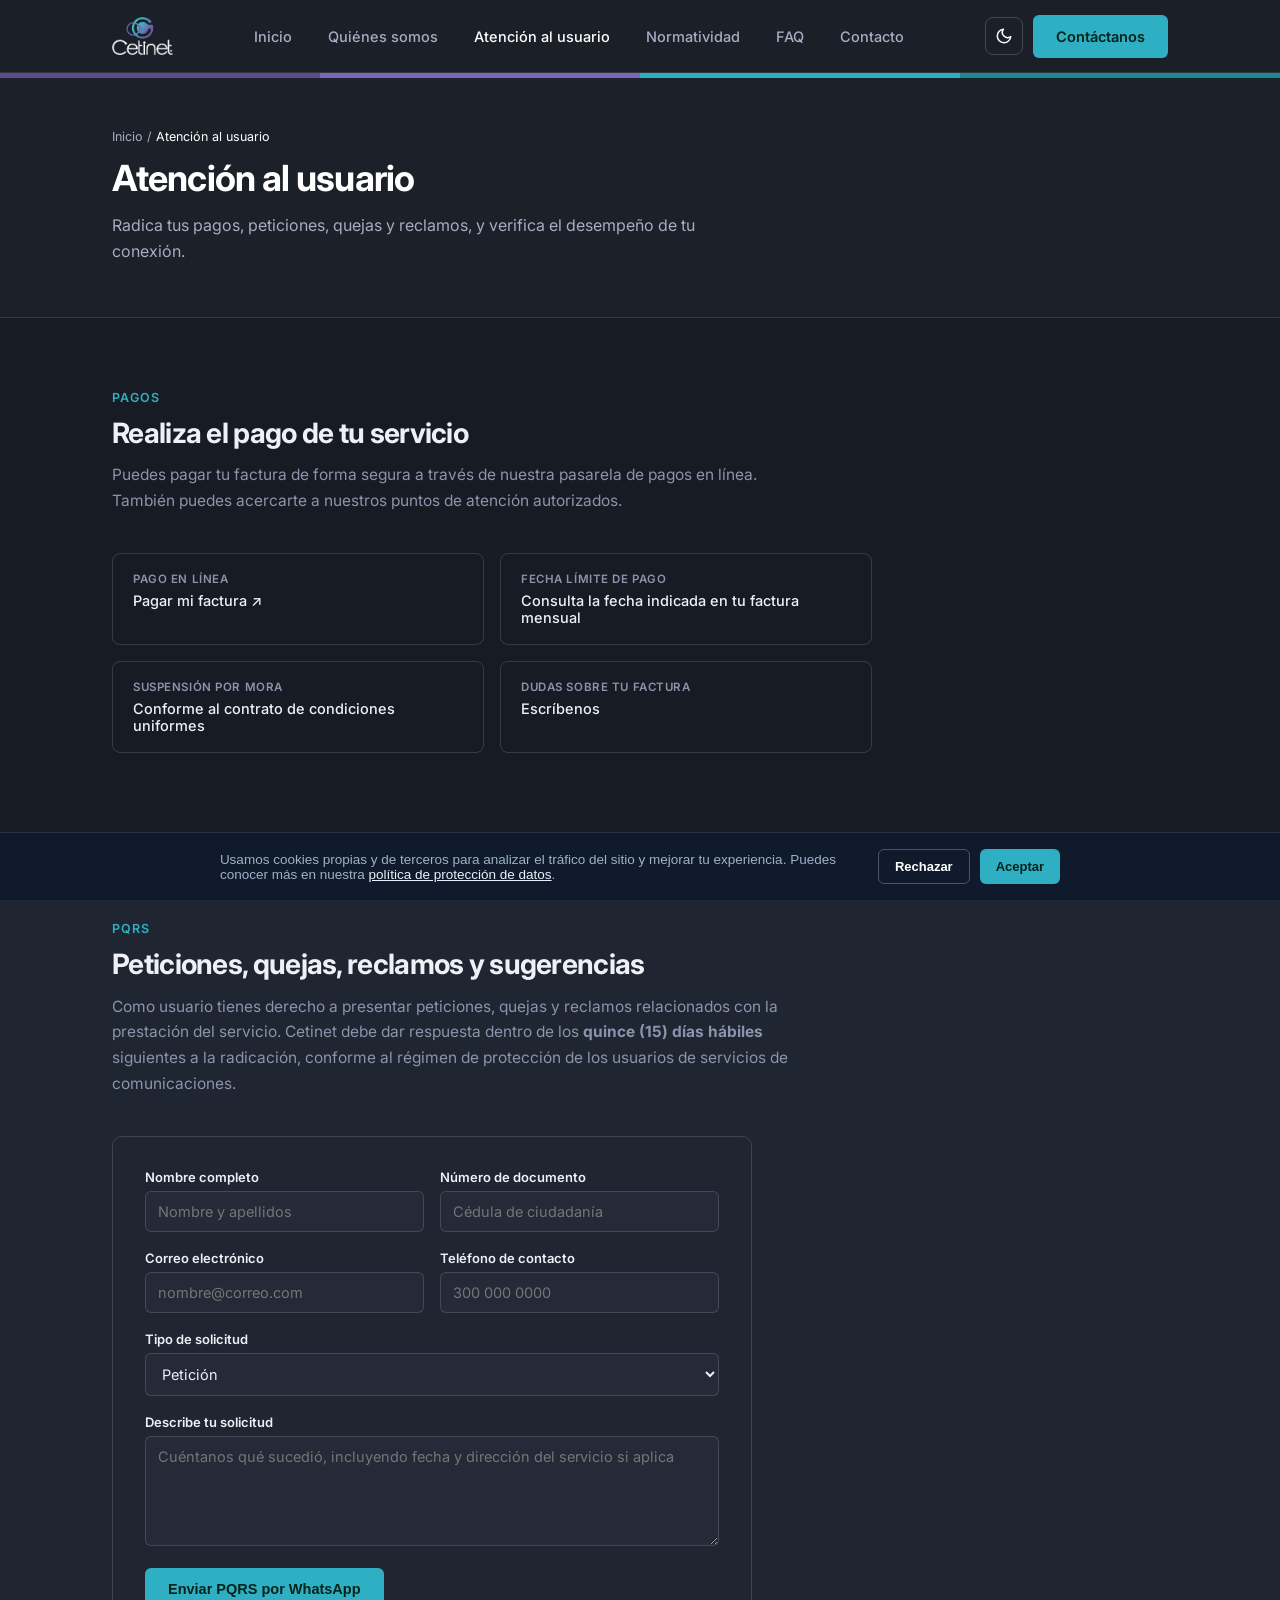
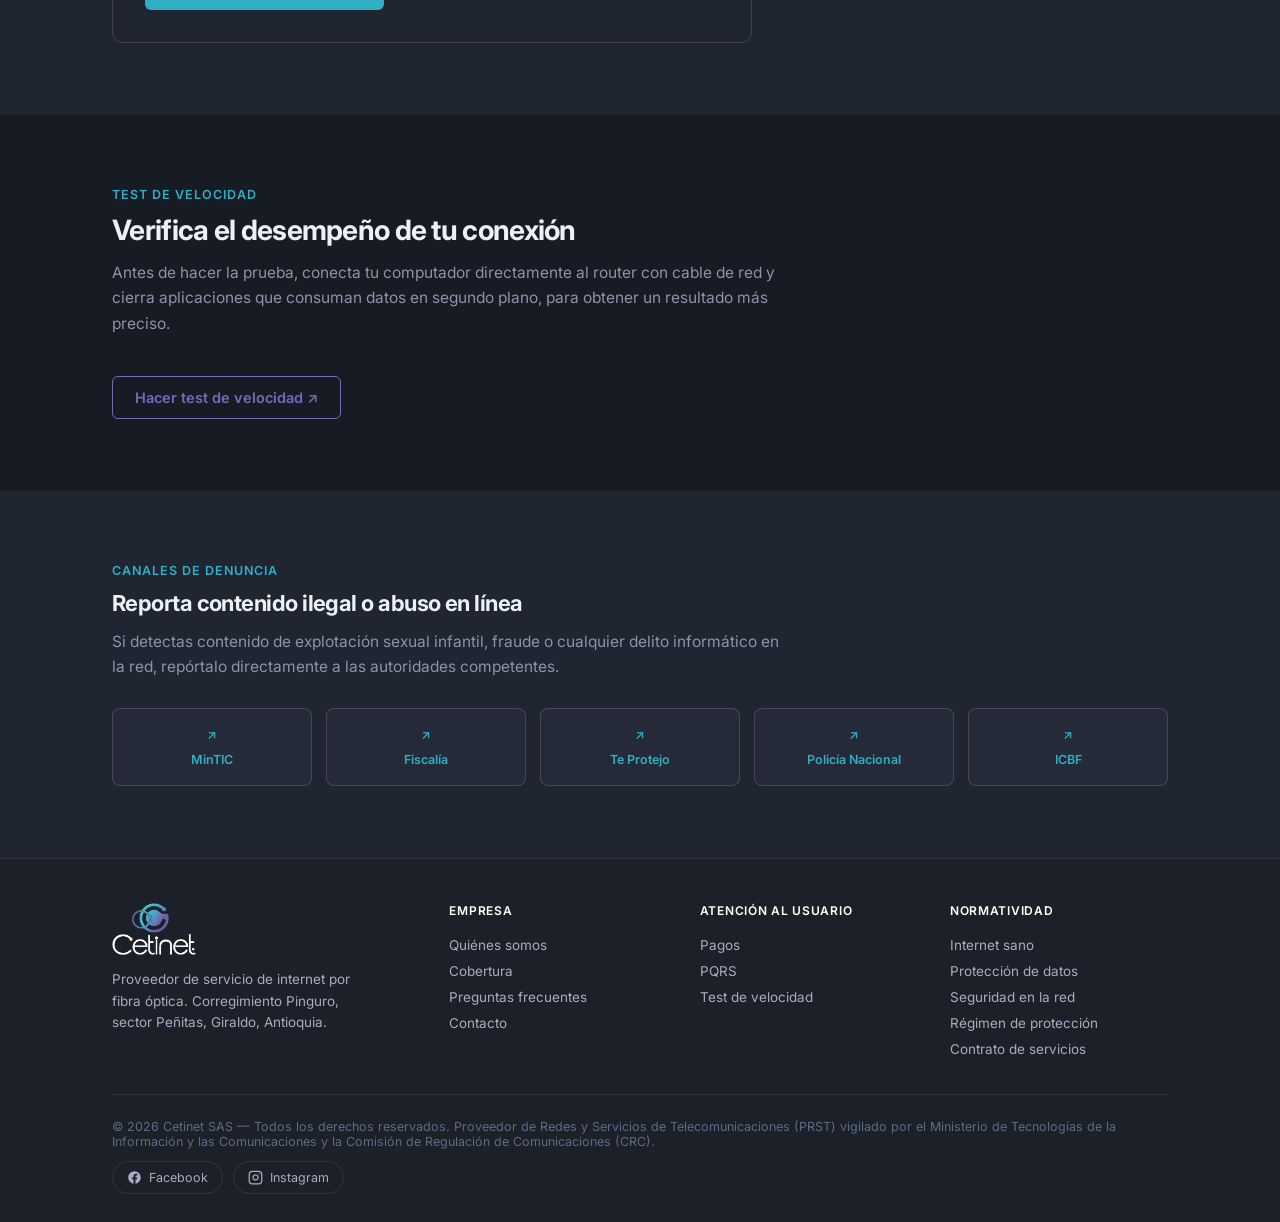
==== atencion/index.html @ 1d793e3f "Initial commit: Cetinet SAS website Static site for Cetinet SAS, a fiber ISP in Giraldo, Antioquia: " ====
<!DOCTYPE html>
<html lang="es">
<head>
<script>(function(){try{var t=localStorage.getItem("cetinet-theme");if(t==="light"){document.documentElement.setAttribute("data-theme","light");}}catch(e){}})();</script>
<meta charset="UTF-8">
<meta name="viewport" content="width=device-width, initial-scale=1.0">
<title>Atención al usuario — Cetinet SAS</title>
<meta name="description" content="Pagos, formulario PQRS y test de velocidad para usuarios de Cetinet SAS.">
<link rel="canonical" href="https://cetinetsas.com/atencion/index.html">
<meta property="og:type" content="website">
<meta property="og:site_name" content="Cetinet SAS">
<meta property="og:locale" content="es_CO">
<meta property="og:title" content="Atención al usuario — Cetinet SAS">
<meta property="og:description" content="Pagos, formulario PQRS y test de velocidad para usuarios de Cetinet SAS.">
<meta property="og:url" content="https://cetinetsas.com/atencion/index.html">
<meta property="og:image" content="https://cetinetsas.com/assets/img/og-image.png">
<meta name="twitter:card" content="summary_large_image">
<meta name="twitter:image" content="https://cetinetsas.com/assets/img/og-image.png">
<meta name="twitter:title" content="Atención al usuario — Cetinet SAS">
<meta name="twitter:description" content="Pagos, formulario PQRS y test de velocidad para usuarios de Cetinet SAS.">
<link rel="icon" href="/assets/img/favicon.ico" sizes="any">
<link rel="icon" type="image/png" sizes="32x32" href="/assets/img/favicon-32.png">
<link rel="icon" type="image/png" sizes="16x16" href="/assets/img/favicon-16.png">
<link rel="apple-touch-icon" href="/assets/img/apple-touch-icon.png">
<link rel="preconnect" href="https://fonts.googleapis.com">
<link rel="preconnect" href="https://fonts.gstatic.com" crossorigin>
<link href="https://fonts.googleapis.com/css2?family=Inter:wght@400;500;600;700;800&family=IBM+Plex+Mono:wght@400;500&display=swap" rel="stylesheet">
<link rel="stylesheet" href="/assets/css/style.css">

<script type="application/ld+json">
{
  "@context": "https://schema.org",
  "@type": "LocalBusiness",
  "name": "Cetinet SAS",
  "url": "https://cetinetsas.com/atencion/index.html",
  "image": "https://cetinetsas.com/assets/img/og-image.png",
  "telephone": "+573183908297",
  "email": "contacto@cetinetsas.com",
  "priceRange": "$$",
  "address": {
    "@type": "PostalAddress",
    "streetAddress": "Corregimiento Pinguro, sector Peñitas",
    "addressLocality": "Giraldo",
    "addressRegion": "Antioquia",
    "addressCountry": "CO"
  },
  "areaServed": {
    "@type": "City",
    "name": "Giraldo, Antioquia"
  },
  "sameAs": [
    "https://www.facebook.com/people/Cetinet-SAS/100063927219916/",
    "https://www.instagram.com/cetinetsas/"
  ]
}
</script>
</head>
<body>
<a href="#contenido" class="skip-link">Saltar al contenido</a>
<header class="nav">
  <div class="nav-inner">
    <a href="/" class="logo"><img src="/assets/img/logo-lockup.png" alt="Cetinet" class="logo-img"></a>
    <nav class="nav-links">
      <div class="nav-item"><a href="/">Inicio</a></div>
      <div class="nav-item"><a href="/quienes-somos.html">Quiénes somos</a></div>
      <div class="nav-item current">
        <a href="/atencion/">Atención al usuario</a>
        <div class="dropdown">
          <a href="/atencion/#pagos">Pagos</a>
          <a href="/atencion/#pqrs">Formulario PQRS</a>
          <a href="/atencion/#velocidad">Test de velocidad</a>
          <a href="/cobertura/">Mapa de cobertura</a>
        </div>
      </div>
      <div class="nav-item">
        <a href="/normatividad/">Normatividad</a>
        <div class="dropdown">
          <a href="/normatividad/internet-sano.html">Internet sano</a>
          <a href="/normatividad/proteccion-datos.html">Protección de datos</a>
          <a href="/normatividad/seguridad-en-la-red.html">Seguridad en la red</a>
          <a href="/normatividad/regimen-de-proteccion.html">Régimen de protección</a>
          <a href="/normatividad/contrato-de-servicios.html">Contrato de servicios</a>
        </div>
      </div>
      <div class="nav-item"><a href="/preguntas-frecuentes.html">FAQ</a></div>
      <div class="nav-item"><a href="/contacto.html">Contacto</a></div>
    </nav>
    <div class="nav-right">
      <button id="theme-toggle-btn" class="theme-toggle" aria-label="Cambiar modo claro/oscuro" type="button">
        <svg class="icon-moon" viewBox="0 0 24 24" fill="none" stroke="currentColor" stroke-width="2" stroke-linecap="round" stroke-linejoin="round"><path d="M21 12.79A9 9 0 1 1 11.21 3 7 7 0 0 0 21 12.79z"/></svg>
        <svg class="icon-sun" viewBox="0 0 24 24" fill="none" stroke="currentColor" stroke-width="2" stroke-linecap="round" stroke-linejoin="round"><circle cx="12" cy="12" r="4"/><path d="M12 2v2M12 20v2M4.93 4.93l1.41 1.41M17.66 17.66l1.41 1.41M2 12h2M20 12h2M6.34 17.66l-1.41 1.41M19.07 4.93l-1.41 1.41"/></svg>
      </button>
      <a href="/contacto.html" class="btn btn-primary">Contáctanos</a>
    </div>
  </div>
</header>

<section class="page-hero" id="contenido">
  <div class="fiber-strip"><span style="background:#5A4A94"></span><span style="background:#7B67B8"></span><span style="background:#2FAFC4"></span><span style="background:#1F8695"></span></div>
  <div class="wrap">
    <div class="breadcrumb"><a href="/">Inicio</a> / <span style="color:#fff;">Atención al usuario</span></div>
    <h1>Atención al usuario</h1>
    <p class="lead">Radica tus pagos, peticiones, quejas y reclamos, y verifica el desempeño de tu conexión.</p>
  </div>
</section>


<section class="page-section" id="pagos">
  <div class="wrap">
    <div class="section-head">
      <div class="kicker">Pagos</div>
      <h2>Realiza el pago de tu servicio</h2>
      <p>Puedes pagar tu factura de forma segura a través de nuestra pasarela de pagos en línea. También puedes acercarte a nuestros puntos de atención autorizados.</p>
    </div>
    <div class="info-grid">
      <div class="info-cell">
        <div class="label">Pago en línea</div>
        <div class="val"><a class="inline-link" href="https://wa.me/573183908297?text=Hola%2C%20quiero%20pagar%20mi%20factura%20de%20Cetinet" target="_blank" rel="noopener">Pagar mi factura ↗</a></div>
      </div>
      <div class="info-cell">
        <div class="label">Fecha límite de pago</div>
        <div class="val">Consulta la fecha indicada en tu factura mensual</div>
      </div>
      <div class="info-cell">
        <div class="label">Suspensión por mora</div>
        <div class="val">Conforme al contrato de condiciones uniformes</div>
      </div>
      <div class="info-cell">
        <div class="label">Dudas sobre tu factura</div>
        <div class="val"><a class="inline-link" href="/contacto.html">Escríbenos</a></div>
      </div>
    </div>
  </div>
</section>

<section class="page-section" id="pqrs" style="background:var(--paper-tint);">
  <div class="wrap">
    <div class="section-head">
      <div class="kicker">PQRS</div>
      <h2>Peticiones, quejas, reclamos y sugerencias</h2>
      <p>Como usuario tienes derecho a presentar peticiones, quejas y reclamos relacionados con la prestación del servicio. Cetinet debe dar respuesta dentro de los <strong>quince (15) días hábiles</strong> siguientes a la radicación, conforme al régimen de protección de los usuarios de servicios de comunicaciones.</p>
    </div>
    <div class="form-card">
      <form id="pqrs-form">
        <div class="form-two">
          <div class="form-row">
            <label for="nombre">Nombre completo</label>
            <input type="text" id="nombre" name="nombre" placeholder="Nombre y apellidos" required>
          </div>
          <div class="form-row">
            <label for="documento">Número de documento</label>
            <input type="text" id="documento" name="documento" placeholder="Cédula de ciudadanía" required>
          </div>
        </div>
        <div class="form-two">
          <div class="form-row">
            <label for="correo">Correo electrónico</label>
            <input type="email" id="correo" name="correo" placeholder="nombre@correo.com" required>
          </div>
          <div class="form-row">
            <label for="telefono">Teléfono de contacto</label>
            <input type="tel" id="telefono" name="telefono" placeholder="300 000 0000" required>
          </div>
        </div>
        <div class="form-row">
          <label for="tipo">Tipo de solicitud</label>
          <select id="tipo" name="tipo">
            <option>Petición</option>
            <option>Queja</option>
            <option>Reclamo</option>
            <option>Sugerencia</option>
            <option>Solicitud sobre datos personales</option>
          </select>
        </div>
        <div class="form-row">
          <label for="detalle">Describe tu solicitud</label>
          <textarea id="detalle" name="detalle" placeholder="Cuéntanos qué sucedió, incluyendo fecha y dirección del servicio si aplica" required></textarea>
        </div>
        <button type="submit" class="btn btn-primary">Enviar PQRS por WhatsApp</button>
        <p class="form-status" style="display:none; margin-top:14px; font-size:13.5px; color:var(--slate);"></p>
      </form>
    </div>
  </div>
</section>

<section class="page-section" id="velocidad">
  <div class="wrap">
    <div class="section-head">
      <div class="kicker">Test de velocidad</div>
      <h2>Verifica el desempeño de tu conexión</h2>
      <p>Antes de hacer la prueba, conecta tu computador directamente al router con cable de red y cierra aplicaciones que consuman datos en segundo plano, para obtener un resultado más preciso.</p>
    </div>
    <a href="https://fast.com" target="_blank" rel="noopener" class="btn btn-outline-blue">Hacer test de velocidad ↗</a>
  </div>
</section>
<section class="official-strip page-section">
  <div class="wrap">
    <div class="section-head" style="margin-bottom:28px;">
      <div class="kicker">Canales de denuncia</div>
      <h2 style="font-size:22px;">Reporta contenido ilegal o abuso en línea</h2>
      <p>Si detectas contenido de explotación sexual infantil, fraude o cualquier delito informático en la red, repórtalo directamente a las autoridades competentes.</p>
    </div>
    <div class="official-grid">
      <a class="official-item" href="https://www.mintic.gov.co/portal/inicio/" target="_blank" rel="noopener"><span class="ic">↗</span>MinTIC</a>
<a class="official-item" href="https://www.fiscalia.gov.co/colombia/" target="_blank" rel="noopener"><span class="ic">↗</span>Fiscalía</a>
<a class="official-item" href="https://teprotejo.org/" target="_blank" rel="noopener"><span class="ic">↗</span>Te Protejo</a>
<a class="official-item" href="https://www.policia.gov.co/" target="_blank" rel="noopener"><span class="ic">↗</span>Policía Nacional</a>
<a class="official-item" href="https://www.icbf.gov.co/" target="_blank" rel="noopener"><span class="ic">↗</span>ICBF</a>
    </div>
  </div>
</section>

<footer>
  <div class="wrap">
    <div class="footer-grid">
      <div class="footer-col">
        <div class="footer-logo"><img src="/assets/img/logo-lockup.png" alt="Cetinet" class="logo-img footer-logo-img"></div>
        <p>Proveedor de servicio de internet por fibra óptica. Corregimiento Pinguro, sector Peñitas, Giraldo, Antioquia.</p>
      </div>
      <div class="footer-col">
        <h4>Empresa</h4>
        <a href="/quienes-somos.html">Quiénes somos</a>
        <a href="/cobertura/">Cobertura</a>
        <a href="/preguntas-frecuentes.html">Preguntas frecuentes</a>
        <a href="/contacto.html">Contacto</a>
      </div>
      <div class="footer-col">
        <h4>Atención al usuario</h4>
        <a href="/atencion/#pagos">Pagos</a>
        <a href="/atencion/#pqrs">PQRS</a>
        <a href="/atencion/#velocidad">Test de velocidad</a>
      </div>
      <div class="footer-col">
        <h4>Normatividad</h4>
        <a href="/normatividad/internet-sano.html">Internet sano</a>
        <a href="/normatividad/proteccion-datos.html">Protección de datos</a>
        <a href="/normatividad/seguridad-en-la-red.html">Seguridad en la red</a>
        <a href="/normatividad/regimen-de-proteccion.html">Régimen de protección</a>
        <a href="/normatividad/contrato-de-servicios.html">Contrato de servicios</a>
      </div>
    </div>
    <div class="footer-bottom">
      <p class="foot-legal">© 2026 Cetinet SAS — Todos los derechos reservados. Proveedor de Redes y Servicios de Telecomunicaciones (PRST) vigilado por el Ministerio de Tecnologías de la Información y las Comunicaciones y la Comisión de Regulación de Comunicaciones (CRC).</p>
      <div class="footer-social">
        <a href="https://www.facebook.com/people/Cetinet-SAS/100063927219916/" target="_blank" rel="noopener"><svg viewBox="0 0 24 24" fill="currentColor" aria-hidden="true"><path d="M22 12.06C22 6.51 17.52 2 12 2S2 6.51 2 12.06c0 5 3.66 9.15 8.44 9.94v-7.03H7.9v-2.91h2.54V9.85c0-2.51 1.49-3.89 3.77-3.89 1.09 0 2.24.2 2.24.2v2.46h-1.26c-1.24 0-1.63.77-1.63 1.56v1.88h2.78l-.44 2.91h-2.34V22c4.78-.79 8.44-4.94 8.44-9.94Z"/></svg><span>Facebook</span></a>
        <a href="https://www.instagram.com/cetinetsas/" target="_blank" rel="noopener"><svg viewBox="0 0 24 24" fill="none" stroke="currentColor" stroke-width="2" stroke-linecap="round" stroke-linejoin="round" aria-hidden="true"><rect x="2" y="2" width="20" height="20" rx="5" ry="5"/><path d="M16 11.37A4 4 0 1 1 12.63 8 4 4 0 0 1 16 11.37z"/><line x1="17.5" y1="6.5" x2="17.51" y2="6.5"/></svg><span>Instagram</span></a>
      </div>
    </div>
  </div>
</footer>

<div id="cookie-banner" style="position:fixed; left:0; right:0; bottom:0; z-index:100; background:#0F1B2C; color:#EAF0FB; border-top:1px solid rgba(255,255,255,0.1); padding:16px 20px; display:none; align-items:center; justify-content:center; gap:18px; flex-wrap:wrap; font-family:'IBM Plex Sans',sans-serif;">
  <p style="margin:0; font-size:13.5px; max-width:640px; color:#9FB0C9;">Usamos cookies propias y de terceros para analizar el tráfico del sitio y mejorar tu experiencia. Puedes conocer más en nuestra <a href="/normatividad/proteccion-datos.html" style="color:#EAF0FB; text-decoration:underline;">política de protección de datos</a>.</p>
  <div style="display:flex; gap:10px; flex-shrink:0;">
    <button onclick="document.getElementById('cookie-banner').style.display='none'; localStorage.setItem('cetinet-cookies','rejected');" style="background:transparent; border:1px solid rgba(255,255,255,0.25); color:#fff; padding:9px 16px; border-radius:6px; font-size:13px; font-weight:600; cursor:pointer;">Rechazar</button>
    <button onclick="document.getElementById('cookie-banner').style.display='none'; localStorage.setItem('cetinet-cookies','accepted');" style="background:#2FAFC4; border:none; color:#06231A; padding:9px 16px; border-radius:6px; font-size:13px; font-weight:600; cursor:pointer;">Aceptar</button>
  </div>
</div>
<script>
  if(!localStorage.getItem('cetinet-cookies')){
    document.getElementById('cookie-banner').style.display='flex';
  }
</script>

<script src="/assets/js/site.js" defer></script>
</body>
</html>
---- assets/css/style.css ----
:root{
  --ink:#1B2029;
  --ink-soft:#242A38;
  --ink-line: rgba(255,255,255,0.10);

  --blue:#7B67B8;
  --blue-deep:#5A4A94;
  --orange:#2FAFC4;
  --orange-deep:#1F8695;
  --slate:#656C86;
  --slate-light:#8D93AC;
  --text-on-dark:#EEF0F6;
  --text-on-dark-soft:#A7ADC2;
  --ok:#2FBF83;

  --paper:#171B24;
  --paper-tint:#1F2531;
  --text-strong:#EEF0F6;
  --text-body:#B6BCCB;
  --border-light: rgba(255,255,255,0.14);
  --card-bg:#242A38;
  --input-bg:#242A38;
}
[data-theme="light"]{
  --paper:#FFFFFF;
  --paper-tint:#F1F3F8;
  --text-strong:#0F1B2C;
  --text-body:#334155;
  --border-light:#DCE1EA;
  --card-bg:#FFFFFF;
  --input-bg:#FFFFFF;
}
*{box-sizing:border-box;margin:0;padding:0;}
html{scroll-behavior:smooth;}
body{
  font-family:'Inter', sans-serif;
  color:var(--text-strong);
  background:var(--paper);
  -webkit-font-smoothing:antialiased;
  transition:background-color .25s ease, color .25s ease;
}
h1,h2,h3,.display{ font-family:'Inter', sans-serif; font-weight:700; letter-spacing:-0.025em; }
.mono{ font-family:'IBM Plex Mono', monospace; }
a{color:inherit; text-decoration:none;}
img{max-width:100%;display:block;}
ul{list-style:none;}
.wrap{max-width:1120px; margin:0 auto; padding:0 32px;}
.wrap-wide{max-width:1500px; margin:0 auto; padding:0 32px;}
section, .page-section{padding:72px 0;}
@media (max-width:720px){
  section, .page-section{padding:48px 0;}
  .wrap{padding:0 20px;}
}

/* ---------- SCROLL REVEAL ---------- */
.reveal{opacity:0; transform:translateY(18px); transition:opacity .7s ease, transform .7s ease;}
.reveal.is-visible{opacity:1; transform:none;}

/* ---------- THEME TOGGLE ---------- */
.theme-toggle{
  display:inline-flex; align-items:center; justify-content:center;
  width:38px; height:38px; border-radius:8px; border:1px solid rgba(255,255,255,0.18);
  background:transparent; color:#fff; cursor:pointer; margin-right:10px; flex-shrink:0;
  transition:background-color .15s ease, border-color .15s ease;
}
.theme-toggle:hover{background:rgba(255,255,255,0.08); border-color:rgba(255,255,255,0.35);}
.theme-toggle svg{width:18px; height:18px;}
.theme-toggle .icon-sun{display:none;}
[data-theme="light"] .theme-toggle .icon-moon{display:none;}
[data-theme="light"] .theme-toggle .icon-sun{display:block;}

/* ---------- NAV ---------- */
header.nav{
  position:sticky; top:0; z-index:50;
  background:rgba(27,32,41,0.94);
  backdrop-filter:blur(8px);
  border-bottom:1px solid var(--ink-line);
}
.nav-inner{
  max-width:1120px; margin:0 auto; padding:0 32px;
  height:72px; display:flex; align-items:center; justify-content:space-between;
}
.nav-right{display:flex; align-items:center;}
.logo{display:flex; align-items:center;}
.logo-img{height:38px; width:auto; display:block;}
.footer-logo{margin-bottom:14px;}
.footer-logo-img{height:52px;}
.nav-links{display:flex; gap:8px; align-items:center;}
.nav-item{position:relative;}
.nav-links > .nav-item > a, .nav-links > a{
  display:block; padding:10px 14px; color:var(--text-on-dark-soft); font-size:14.5px; font-weight:500;
  transition:color .15s ease;
}
.nav-links a:hover{color:#fff;}
.nav-item.current > a{color:#fff;}
.dropdown{
  position:absolute; top:100%; left:0; min-width:230px;
  background:var(--ink-soft); border:1px solid var(--ink-line); border-radius:8px;
  padding:8px; display:none; flex-direction:column; gap:2px;
}
.nav-item:hover .dropdown, .nav-item:focus-within .dropdown{display:flex;}
.dropdown a{padding:9px 12px; font-size:13.5px; border-radius:5px; color:var(--text-on-dark-soft);}
.dropdown a:hover, .dropdown a:focus{background:rgba(255,255,255,0.06); color:#fff;}

/* ---------- SKIP LINK ---------- */
.skip-link{
  position:absolute; left:16px; top:-60px; z-index:200;
  background:var(--blue); color:#fff; padding:12px 18px; border-radius:6px;
  font-size:14px; font-weight:600; transition:top .15s ease;
}
.skip-link:focus{top:16px;}
.btn{
  display:inline-flex; align-items:center; justify-content:center; gap:8px;
  padding:12px 22px; border-radius:6px; font-weight:600; font-size:14.5px;
  cursor:pointer; border:1px solid transparent; transition:all .15s ease;
}
.btn-primary{background:var(--orange); color:#06231A;}
.btn-primary:hover{background:var(--orange-deep); transform:translateY(-1px);}
.btn-ghost-dark{border-color:rgba(255,255,255,0.25); color:#fff;}
.btn-ghost-dark:hover{border-color:#fff; background:rgba(255,255,255,0.06);}
.btn-outline-blue{border-color:var(--blue); color:var(--blue);}
.btn-outline-blue:hover{background:var(--blue); color:#fff;}
@media (max-width:900px){ .nav-links{display:none;} }

/* ---------- PAGE HERO (interior pages) ---------- */
.page-hero{
  background:var(--ink); color:#fff; padding:56px 0 52px; border-bottom:1px solid var(--ink-line);
  position:relative; overflow:hidden;
}
.fiber-strip{ position:absolute; top:0; left:0; right:0; height:5px; display:flex; }
.fiber-strip span{flex:1; height:100%;}
.breadcrumb{font-size:12.5px; color:var(--text-on-dark-soft); margin-bottom:14px;}
.breadcrumb a:hover{color:#fff;}
.page-hero h1{font-size:36px; font-weight:700; max-width:680px; line-height:1.15;}
.page-hero p.lead{margin-top:14px; font-size:16px; color:var(--text-on-dark-soft); max-width:620px; line-height:1.6;}

/* ---------- GENERIC CONTENT ---------- */
.kicker{font-size:12.5px; font-weight:600; letter-spacing:0.08em; text-transform:uppercase; color:var(--orange); margin-bottom:12px;}
.section-head{max-width:680px; margin-bottom:40px;}
.section-head h2{font-size:28px; font-weight:700; line-height:1.2; color:var(--text-strong);}
.section-head p{margin-top:12px; font-size:15.5px; color:var(--slate-light); line-height:1.65;}

.prose h2{font-size:22px; font-weight:600; color:var(--text-strong); margin:36px 0 14px;}
.prose h2:first-child{margin-top:0;}
.prose h3{font-size:17px; font-weight:600; color:var(--text-strong); margin:24px 0 10px;}
.prose p{font-size:15.5px; line-height:1.75; color:var(--text-body); margin-bottom:14px; max-width:760px;}
.prose ul, .prose ol{margin:0 0 16px 0; max-width:760px;}
.prose li{font-size:15.5px; line-height:1.75; color:var(--text-body); padding:6px 0 6px 22px; position:relative;}
.prose ul li::before{content:"—"; position:absolute; left:0; color:var(--orange); font-weight:600;}
.prose ol{counter-reset:ol-counter; padding-left:0;}
.prose ol li{counter-increment:ol-counter; padding-left:30px;}
.prose ol li::before{content:counter(ol-counter) "."; position:absolute; left:0; color:var(--blue-deep); font-weight:600; font-family:'IBM Plex Mono',monospace; font-size:13px;}
.prose a.inline-link{color:var(--orange); text-decoration:underline; text-underline-offset:2px;}
.prose strong{color:var(--text-strong); font-weight:600;}
.note-box{
  background:var(--paper-tint); border-left:3px solid var(--blue); border-radius:0 8px 8px 0;
  padding:18px 22px; margin:22px 0; max-width:760px;
}
.note-box p{margin:0; font-size:14.5px; color:var(--text-body);}
.info-grid{display:grid; grid-template-columns:repeat(2,1fr); gap:16px; margin:24px 0; max-width:760px;}
@media (max-width:640px){.info-grid{grid-template-columns:1fr;}}
.info-cell{border:1px solid var(--border-light); border-radius:8px; padding:18px 20px;}
.info-cell .label{font-size:11.5px; text-transform:uppercase; letter-spacing:0.05em; color:var(--slate-light); font-weight:600;}
.info-cell .val{margin-top:6px; font-size:14.5px; color:var(--text-strong); font-weight:500;}

/* FAQ accordion */
.faq-list{max-width:820px; display:flex; flex-direction:column; gap:10px;}
.faq-item{border:1px solid var(--border-light); border-radius:10px; overflow:hidden; background:var(--card-bg);}
.faq-item summary{
  list-style:none; cursor:pointer; padding:18px 22px; font-weight:600; font-size:15px;
  color:var(--text-strong); display:flex; justify-content:space-between; align-items:center; gap:16px;
}
.faq-item summary::-webkit-details-marker{display:none;}
.faq-item summary::after{content:"+"; font-size:20px; color:var(--orange); font-weight:400; flex-shrink:0; transition:transform .2s ease;}
.faq-item[open] summary::after{transform:rotate(45deg);}
.faq-item .faq-body{padding:0 22px 20px; font-size:14.5px; line-height:1.7; color:var(--text-body);}

/* card grid used on hub / atencion / cobertura pages */
.card-grid{display:grid; grid-template-columns:repeat(3,1fr); gap:20px;}
@media (max-width:860px){.card-grid{grid-template-columns:repeat(2,1fr);}}
@media (max-width:600px){.card-grid{grid-template-columns:1fr;}}
.card{
  border:1px solid var(--border-light); border-radius:10px; padding:26px;
  display:flex; flex-direction:column; transition:border-color .15s ease, transform .2s ease;
}
.card:hover{border-color:var(--blue); transform:translateY(-3px);}
.card .tag{font-family:'IBM Plex Mono',monospace; font-size:11.5px; color:var(--orange); font-weight:500;}
.card h3{font-size:16.5px; font-weight:600; color:var(--text-strong); margin-top:12px;}
.card p{font-size:14px; color:var(--text-body); margin-top:8px; line-height:1.6; flex:1;}
.card .card-link{margin-top:16px; font-size:13.5px; font-weight:600; color:var(--orange); display:flex; align-items:center; gap:6px;}
.card-icon{
  width:40px; height:40px; border-radius:10px;
  display:flex; align-items:center; justify-content:center;
  background:rgba(47,175,196,0.14); color:var(--orange-deep);
}
.card-icon svg{width:20px; height:20px;}
[data-theme="light"] .card-icon{color:var(--blue-deep);}

.sr-only{
  position:absolute; width:1px; height:1px; padding:0; margin:-1px;
  overflow:hidden; clip:rect(0,0,0,0); white-space:nowrap; border:0;
}

/* ---------- HERO COVERAGE CHECKER ---------- */
.hero-coverage{margin-top:30px; max-width:520px;}
.hero-coverage-step{font-size:12px; font-weight:600; letter-spacing:0.05em; text-transform:uppercase; color:var(--orange); margin-bottom:10px;}
.hero-coverage-form{
  display:flex; gap:8px; background:rgba(255,255,255,0.07);
  border:1px solid rgba(255,255,255,0.18); border-radius:10px; padding:6px;
}
.hero-coverage-form input{
  flex:1; min-width:0; border:none; background:transparent;
  padding:12px 14px; font-size:14.5px; color:#fff; font-family:'Inter',sans-serif;
}
.hero-coverage-form input:focus{outline:none;}
.hero-coverage-form input::placeholder{color:rgba(255,255,255,0.5);}
.hero-coverage-form .btn{flex-shrink:0;}
@media (max-width:560px){
  .hero-coverage-form{flex-direction:column; background:transparent; border:none; padding:0; gap:10px;}
  .hero-coverage-form input{background:rgba(255,255,255,0.07); border:1px solid rgba(255,255,255,0.18); border-radius:8px;}
}

/* TESTIMONIALS */
.testimonial-card .stars{color:var(--orange); letter-spacing:2px; font-size:14px;}
.testimonial-card blockquote{margin:12px 0 0; font-style:italic; color:var(--text-body); font-size:14px; line-height:1.65;}
.testimonial-author{margin-top:18px; display:flex; flex-direction:column; gap:2px;}
.testimonial-author .name{font-weight:600; color:var(--text-strong); font-size:14px;}
.testimonial-author .place{font-size:12.5px; color:var(--slate);}

/* PDF viewer */
.pdf-frame-wrap{
  border:1px solid var(--border-light); border-radius:10px; overflow:hidden;
  background:#525659; height:92vh; min-height:780px;
}
.pdf-frame-wrap iframe, .pdf-frame-wrap embed{width:100%; height:100%; border:none; display:block;}
.pdf-fallback{padding:40px; text-align:center; color:#fff;}
.pdf-fallback a{color:var(--orange); text-decoration:underline;}
.pdf-download-row{display:flex; justify-content:center; margin-top:20px;}

/* denuncia / official links strip */
.official-strip{background:var(--paper-tint);}
.official-grid{display:grid; grid-template-columns:repeat(5,1fr); gap:14px;}
@media (max-width:820px){.official-grid{grid-template-columns:repeat(3,1fr);}}
@media (max-width:520px){.official-grid{grid-template-columns:repeat(2,1fr);}}
.official-item{
  background:var(--card-bg); border:1px solid var(--border-light); border-radius:8px; padding:18px 14px;
  text-align:center; font-size:12.5px; font-weight:600; color:var(--orange);
  display:flex; flex-direction:column; align-items:center; gap:10px; transition:border-color .15s ease, transform .2s ease;
}
.official-item:hover{border-color:var(--blue); transform:translateY(-3px);}
.official-item .logo-badge{
  width:48px; height:48px; border-radius:50%; background:#fff; flex-shrink:0;
  display:flex; align-items:center; justify-content:center; padding:8px;
  box-shadow:0 0 0 1px rgba(0,0,0,0.05);
}
.official-item .logo-badge img{max-width:100%; max-height:100%; object-fit:contain;}
.official-item .ext-arrow{color:var(--blue); font-weight:700; margin-left:1px;}

/* contact form (PQRS) */
.form-card{border:1px solid var(--border-light); border-radius:10px; padding:32px; max-width:640px;}
.form-row{margin-bottom:18px;}
.form-row label{display:block; font-size:13px; font-weight:600; color:var(--text-strong); margin-bottom:6px;}
.form-row input, .form-row select, .form-row textarea{
  width:100%; border:1px solid var(--border-light); border-radius:6px; padding:11px 12px;
  font-family:'Inter',sans-serif; font-size:14.5px; color:var(--text-strong); background:var(--input-bg);
}
.form-row textarea{min-height:110px; resize:vertical;}
.form-row input:focus, .form-row select:focus, .form-row textarea:focus{outline:2px solid var(--blue); outline-offset:1px; border-color:var(--blue);}
.form-two{display:grid; grid-template-columns:1fr 1fr; gap:16px;}
@media (max-width:520px){.form-two{grid-template-columns:1fr;}}

/* contact methods */
.contact-methods{display:flex; flex-direction:column; gap:14px; max-width:420px;}
.contact-method{display:flex; align-items:center; gap:14px; padding:16px 18px; border:1px solid var(--border-light); border-radius:8px; transition:border-color .15s ease, transform .15s ease;}
.contact-method:hover{border-color:var(--blue); transform:translateY(-1px);}
.contact-method .label{font-size:11.5px; color:var(--slate-light); text-transform:uppercase; letter-spacing:0.05em;}
.contact-method .val{font-family:'IBM Plex Mono',monospace; font-size:14px; margin-top:4px; color:var(--text-strong);}
.contact-method-icon{
  flex-shrink:0; width:38px; height:38px; border-radius:9px;
  display:flex; align-items:center; justify-content:center;
  background:rgba(47,175,196,0.14); color:var(--orange-deep);
}
.contact-method-icon svg{width:18px; height:18px;}
[data-theme="light"] .contact-method-icon{color:var(--blue-deep);}
.contact-box .contact-method-icon{background:rgba(255,255,255,0.08); color:var(--orange);}

/* home hero */
.hero{background:radial-gradient(circle at 82% 12%, rgba(123,103,184,0.35), transparent 45%), var(--ink); color:#fff; padding:88px 0 96px; position:relative; overflow:hidden;}
.hero-single{max-width:720px;}
.eyebrow{display:inline-flex; align-items:center; gap:8px; font-size:12.5px; letter-spacing:0.08em; text-transform:uppercase; color:var(--text-on-dark-soft); font-weight:600; margin-bottom:22px;}
.eyebrow::before{content:""; width:16px; height:1px; background:var(--orange);}
.hero h1{font-size:48px; line-height:1.08; font-weight:700; color:#fff; max-width:600px;}
.hero h1 .accent{color:var(--orange);}
.hero p.lead{margin-top:22px; font-size:17px; line-height:1.65; color:var(--text-on-dark-soft); max-width:520px;}
.hero-cta{display:flex; gap:14px; margin-top:32px; flex-wrap:wrap;}
.trust-row{margin-top:40px; display:flex; gap:32px; flex-wrap:wrap;}
.trust-item{font-size:13px; color:var(--text-on-dark-soft);}
.trust-item b{display:block; font-family:'Inter',sans-serif; font-size:22px; color:#fff; font-weight:700;}

/* steps */
.steps{display:grid; grid-template-columns:repeat(3,1fr); gap:32px;}
@media (max-width:820px){.steps{grid-template-columns:1fr;}}
.step .step-num{font-family:'Inter',sans-serif; font-size:15px; font-weight:700; color:var(--blue); width:38px; height:38px; border:1.5px solid var(--blue); border-radius:50%; display:flex; align-items:center; justify-content:center;}
.step h3{margin-top:18px; font-size:17px; font-weight:600; color:var(--text-strong);}
.step p{margin-top:8px; font-size:14px; color:var(--text-body); line-height:1.6;}

/* coverage radar */
.coverage{display:grid; grid-template-columns:1fr 1fr; gap:56px; align-items:center;}
@media (max-width:860px){.coverage{grid-template-columns:1fr;}}
.coverage-visual{background:var(--ink); border-radius:12px; padding:40px; position:relative; min-height:260px; display:flex; align-items:center; justify-content:center; overflow:hidden;}
.radar{position:relative; width:200px; height:200px;}
.ring{position:absolute; border:1px solid rgba(47,175,196,0.35); border-radius:50%; top:50%; left:50%; transform:translate(-50%,-50%);}
.ring.r1{width:56px;height:56px;} .ring.r2{width:112px;height:112px;} .ring.r3{width:168px;height:168px; animation:ripple 2.4s ease-out infinite;}
@keyframes ripple{0%{opacity:0.8; transform:translate(-50%,-50%) scale(0.6);} 100%{opacity:0; transform:translate(-50%,-50%) scale(1.15);}}
.radar-core{position:absolute; top:50%; left:50%; transform:translate(-50%,-50%); width:12px; height:12px; border-radius:50%; background:var(--orange);}
.radar-dot{position:absolute; width:6px; height:6px; border-radius:50%; background:var(--text-on-dark);}
.coverage-list{margin-top:20px; display:flex; flex-direction:column; gap:10px; max-width:420px;}
.coverage-list .row{display:flex; justify-content:space-between; font-size:14px; padding:11px 0; border-bottom:1px solid var(--border-light);}
.coverage-list .row b{color:var(--text-strong); font-weight:600;}
.coverage-list .row span{color:var(--ok); font-family:'IBM Plex Mono',monospace; font-size:12.5px;}

/* CTA band */
.contact-band{background:var(--paper-tint);}
.contact-box{background:var(--ink-soft); border-radius:14px; padding:52px; color:#fff; display:grid; grid-template-columns:1.2fr 1fr; gap:44px; align-items:center;}
@media (max-width:820px){.contact-box{grid-template-columns:1fr; padding:32px;}}
.contact-box h2{font-size:27px; font-weight:700; line-height:1.2;}
.contact-box p{margin-top:12px; color:var(--text-on-dark-soft); font-size:15px; line-height:1.6;}
.contact-box .contact-method{border-color:var(--ink-line);}
.contact-box .contact-method .label{color:var(--text-on-dark-soft);}
.contact-box .contact-method .val{color:#fff;}

/* ---------- FOOTER ---------- */
footer{background:var(--ink); color:var(--text-on-dark-soft); padding:44px 0 28px; border-top:1px solid var(--ink-line);}
.footer-grid{display:grid; grid-template-columns:1.4fr 1fr 1fr 1fr; gap:32px; padding-bottom:32px; border-bottom:1px solid var(--ink-line);}
@media (max-width:760px){.footer-grid{grid-template-columns:1fr 1fr;}}
.footer-col h4{font-size:12px; text-transform:uppercase; letter-spacing:0.06em; color:#fff; font-weight:600; margin-bottom:14px;}
.footer-col a{display:block; font-size:13.5px; color:var(--text-on-dark-soft); padding:5px 0;}
.footer-col a:hover{color:#fff;}
.footer-col p{font-size:13.5px; line-height:1.6; color:var(--text-on-dark-soft); max-width:260px;}
.footer-bottom{display:flex; justify-content:space-between; align-items:center; flex-wrap:wrap; gap:12px; padding-top:24px;}
.foot-legal{font-size:12.5px; color:#5C6C84;}
.footer-social{display:flex; gap:10px;}
.footer-social a{
  display:inline-flex; align-items:center; gap:7px;
  font-size:12.5px; color:var(--text-on-dark-soft);
  padding:8px 14px; border:1px solid var(--ink-line); border-radius:20px;
  transition:color .15s ease, border-color .15s ease, background-color .15s ease, transform .15s ease;
}
.footer-social a svg{width:15px; height:15px; flex-shrink:0;}
.footer-social a:hover{color:#fff; border-color:rgba(255,255,255,0.32); background:rgba(255,255,255,0.06); transform:translateY(-2px);}
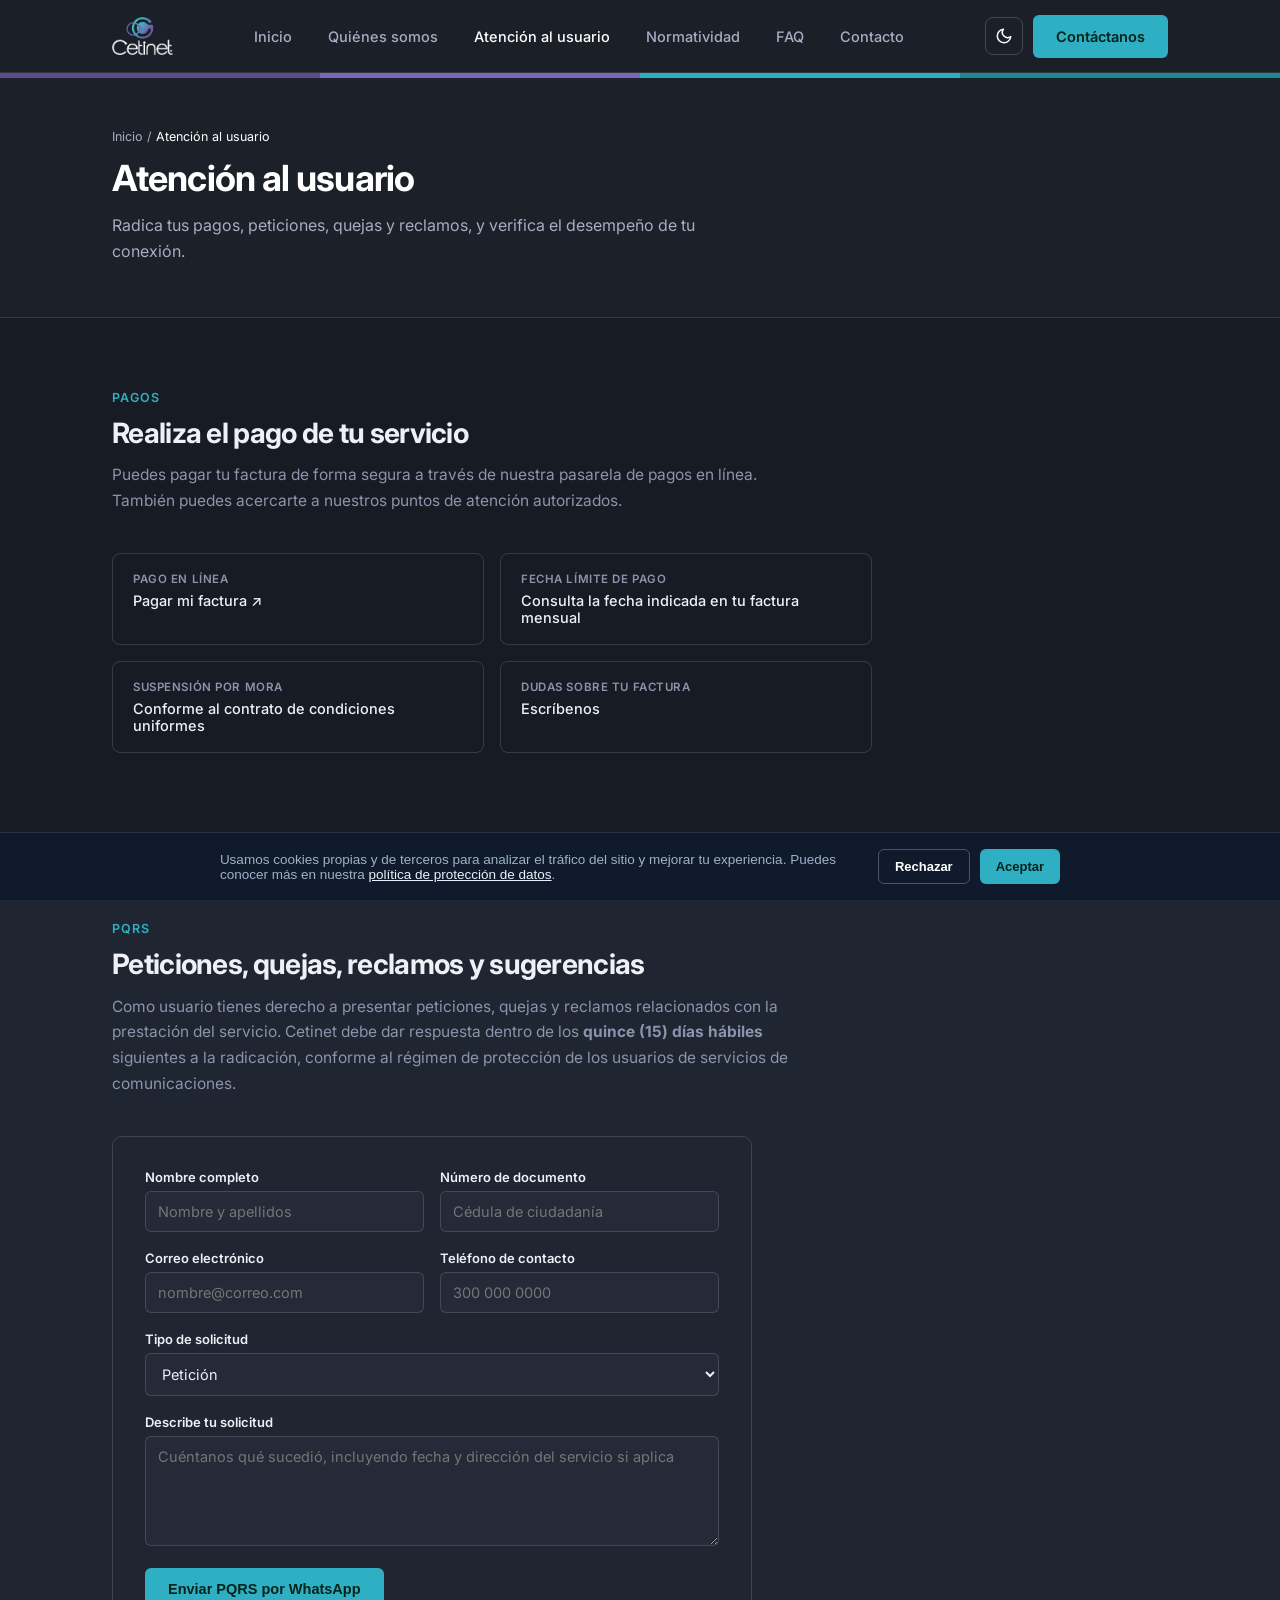
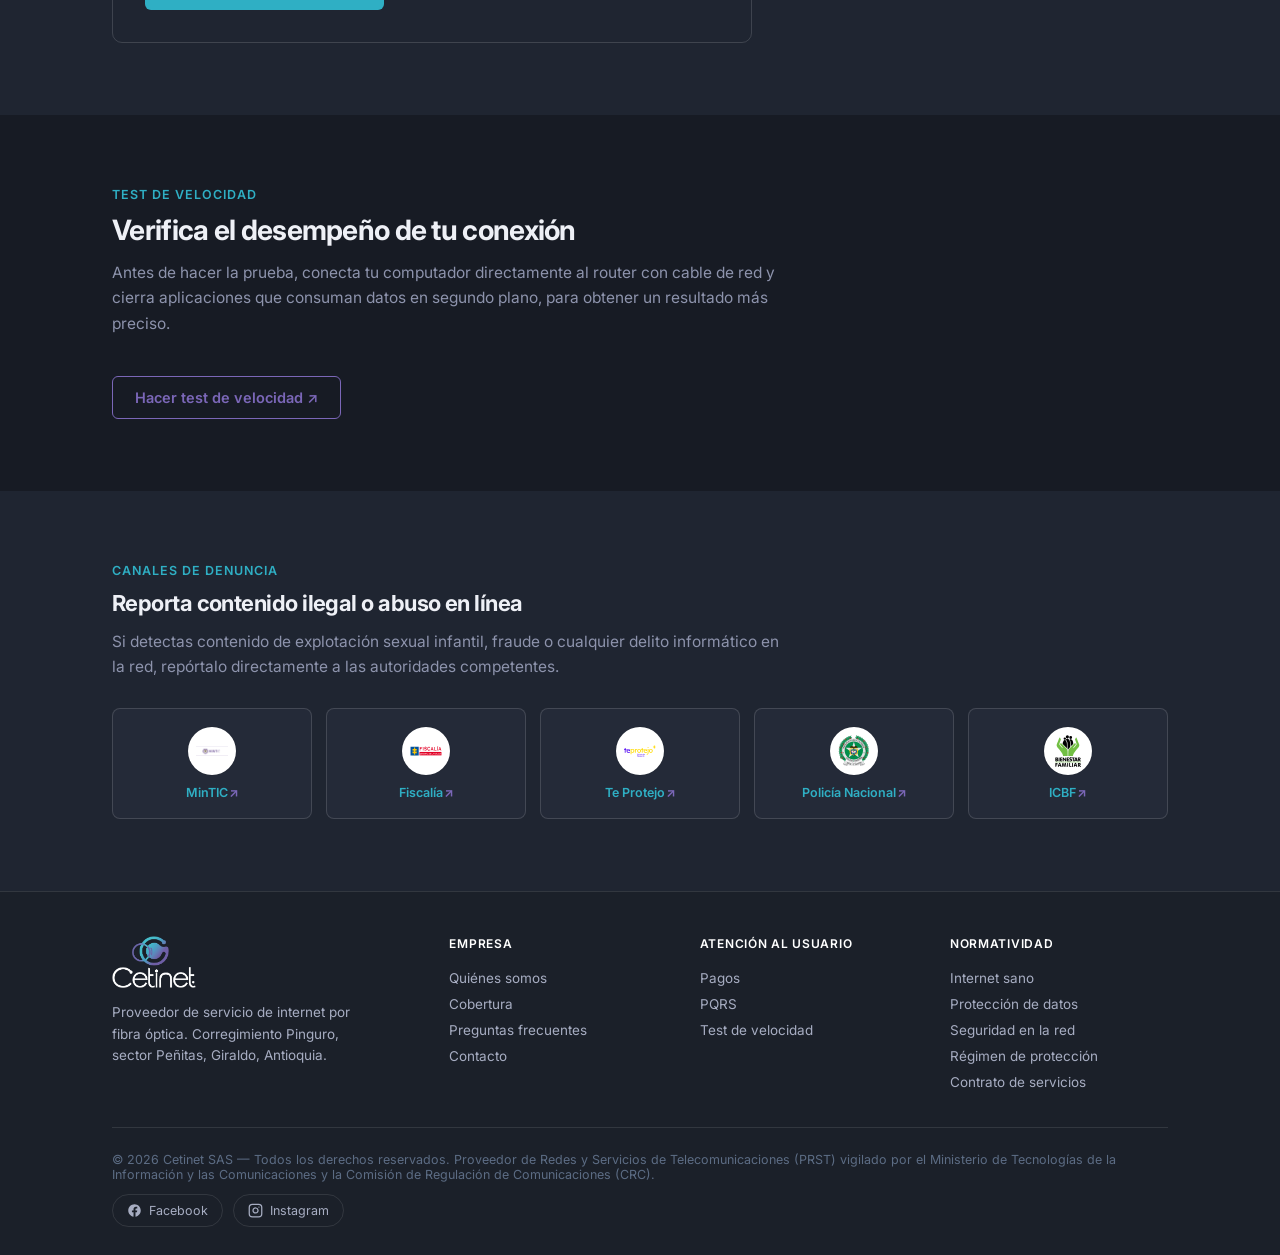
==== commit d474fa64: "Use real official logos in "Canales de denuncia" section Replace the plain text + arrow links (MinTI" ====
--- a/atencion/index.html
+++ b/atencion/index.html
@@ -18,14 +18,14 @@
 <meta name="twitter:image" content="https://cetinetsas.com/assets/img/og-image.png">
 <meta name="twitter:title" content="Atención al usuario — Cetinet SAS">
 <meta name="twitter:description" content="Pagos, formulario PQRS y test de velocidad para usuarios de Cetinet SAS.">
-<link rel="icon" href="/assets/img/favicon.ico" sizes="any">
-<link rel="icon" type="image/png" sizes="32x32" href="/assets/img/favicon-32.png">
-<link rel="icon" type="image/png" sizes="16x16" href="/assets/img/favicon-16.png">
-<link rel="apple-touch-icon" href="/assets/img/apple-touch-icon.png">
+<link rel="icon" href="../assets/img/favicon.ico" sizes="any">
+<link rel="icon" type="image/png" sizes="32x32" href="../assets/img/favicon-32.png">
+<link rel="icon" type="image/png" sizes="16x16" href="../assets/img/favicon-16.png">
+<link rel="apple-touch-icon" href="../assets/img/apple-touch-icon.png">
 <link rel="preconnect" href="https://fonts.googleapis.com">
 <link rel="preconnect" href="https://fonts.gstatic.com" crossorigin>
 <link href="https://fonts.googleapis.com/css2?family=Inter:wght@400;500;600;700;800&family=IBM+Plex+Mono:wght@400;500&display=swap" rel="stylesheet">
-<link rel="stylesheet" href="/assets/css/style.css">
+<link rel="stylesheet" href="../assets/css/style.css">
 
 <script type="application/ld+json">
 {
@@ -59,38 +59,38 @@
 <a href="#contenido" class="skip-link">Saltar al contenido</a>
 <header class="nav">
   <div class="nav-inner">
-    <a href="/" class="logo"><img src="/assets/img/logo-lockup.png" alt="Cetinet" class="logo-img"></a>
+    <a href="../" class="logo"><img src="../assets/img/logo-lockup.png" alt="Cetinet" class="logo-img"></a>
     <nav class="nav-links">
-      <div class="nav-item"><a href="/">Inicio</a></div>
-      <div class="nav-item"><a href="/quienes-somos.html">Quiénes somos</a></div>
+      <div class="nav-item"><a href="../">Inicio</a></div>
+      <div class="nav-item"><a href="../quienes-somos.html">Quiénes somos</a></div>
       <div class="nav-item current">
-        <a href="/atencion/">Atención al usuario</a>
+        <a href="../atencion/">Atención al usuario</a>
         <div class="dropdown">
-          <a href="/atencion/#pagos">Pagos</a>
-          <a href="/atencion/#pqrs">Formulario PQRS</a>
-          <a href="/atencion/#velocidad">Test de velocidad</a>
-          <a href="/cobertura/">Mapa de cobertura</a>
+          <a href="../atencion/#pagos">Pagos</a>
+          <a href="../atencion/#pqrs">Formulario PQRS</a>
+          <a href="../atencion/#velocidad">Test de velocidad</a>
+          <a href="../cobertura/">Mapa de cobertura</a>
         </div>
       </div>
       <div class="nav-item">
-        <a href="/normatividad/">Normatividad</a>
+        <a href="../normatividad/">Normatividad</a>
         <div class="dropdown">
-          <a href="/normatividad/internet-sano.html">Internet sano</a>
-          <a href="/normatividad/proteccion-datos.html">Protección de datos</a>
-          <a href="/normatividad/seguridad-en-la-red.html">Seguridad en la red</a>
-          <a href="/normatividad/regimen-de-proteccion.html">Régimen de protección</a>
-          <a href="/normatividad/contrato-de-servicios.html">Contrato de servicios</a>
-        </div>
-      </div>
-      <div class="nav-item"><a href="/preguntas-frecuentes.html">FAQ</a></div>
-      <div class="nav-item"><a href="/contacto.html">Contacto</a></div>
+          <a href="../normatividad/internet-sano.html">Internet sano</a>
+          <a href="../normatividad/proteccion-datos.html">Protección de datos</a>
+          <a href="../normatividad/seguridad-en-la-red.html">Seguridad en la red</a>
+          <a href="../normatividad/regimen-de-proteccion.html">Régimen de protección</a>
+          <a href="../normatividad/contrato-de-servicios.html">Contrato de servicios</a>
+        </div>
+      </div>
+      <div class="nav-item"><a href="../preguntas-frecuentes.html">FAQ</a></div>
+      <div class="nav-item"><a href="../contacto.html">Contacto</a></div>
     </nav>
     <div class="nav-right">
       <button id="theme-toggle-btn" class="theme-toggle" aria-label="Cambiar modo claro/oscuro" type="button">
         <svg class="icon-moon" viewBox="0 0 24 24" fill="none" stroke="currentColor" stroke-width="2" stroke-linecap="round" stroke-linejoin="round"><path d="M21 12.79A9 9 0 1 1 11.21 3 7 7 0 0 0 21 12.79z"/></svg>
         <svg class="icon-sun" viewBox="0 0 24 24" fill="none" stroke="currentColor" stroke-width="2" stroke-linecap="round" stroke-linejoin="round"><circle cx="12" cy="12" r="4"/><path d="M12 2v2M12 20v2M4.93 4.93l1.41 1.41M17.66 17.66l1.41 1.41M2 12h2M20 12h2M6.34 17.66l-1.41 1.41M19.07 4.93l-1.41 1.41"/></svg>
       </button>
-      <a href="/contacto.html" class="btn btn-primary">Contáctanos</a>
+      <a href="../contacto.html" class="btn btn-primary">Contáctanos</a>
     </div>
   </div>
 </header>
@@ -98,7 +98,7 @@
 <section class="page-hero" id="contenido">
   <div class="fiber-strip"><span style="background:#5A4A94"></span><span style="background:#7B67B8"></span><span style="background:#2FAFC4"></span><span style="background:#1F8695"></span></div>
   <div class="wrap">
-    <div class="breadcrumb"><a href="/">Inicio</a> / <span style="color:#fff;">Atención al usuario</span></div>
+    <div class="breadcrumb"><a href="../">Inicio</a> / <span style="color:#fff;">Atención al usuario</span></div>
     <h1>Atención al usuario</h1>
     <p class="lead">Radica tus pagos, peticiones, quejas y reclamos, y verifica el desempeño de tu conexión.</p>
   </div>
@@ -127,7 +127,7 @@
       </div>
       <div class="info-cell">
         <div class="label">Dudas sobre tu factura</div>
-        <div class="val"><a class="inline-link" href="/contacto.html">Escríbenos</a></div>
+        <div class="val"><a class="inline-link" href="../contacto.html">Escríbenos</a></div>
       </div>
     </div>
   </div>
@@ -201,11 +201,11 @@
       <p>Si detectas contenido de explotación sexual infantil, fraude o cualquier delito informático en la red, repórtalo directamente a las autoridades competentes.</p>
     </div>
     <div class="official-grid">
-      <a class="official-item" href="https://www.mintic.gov.co/portal/inicio/" target="_blank" rel="noopener"><span class="ic">↗</span>MinTIC</a>
-<a class="official-item" href="https://www.fiscalia.gov.co/colombia/" target="_blank" rel="noopener"><span class="ic">↗</span>Fiscalía</a>
-<a class="official-item" href="https://teprotejo.org/" target="_blank" rel="noopener"><span class="ic">↗</span>Te Protejo</a>
-<a class="official-item" href="https://www.policia.gov.co/" target="_blank" rel="noopener"><span class="ic">↗</span>Policía Nacional</a>
-<a class="official-item" href="https://www.icbf.gov.co/" target="_blank" rel="noopener"><span class="ic">↗</span>ICBF</a>
+      <a class="official-item" href="https://www.mintic.gov.co/portal/inicio/" target="_blank" rel="noopener"><span class="logo-badge"><img src="../assets/img/logos/mintic.png" alt="MinTIC" loading="lazy" width="120" height="36"></span><span class="official-label">MinTIC <span class="ext-arrow">↗</span></span></a>
+<a class="official-item" href="https://www.fiscalia.gov.co/colombia/" target="_blank" rel="noopener"><span class="logo-badge"><img src="../assets/img/logos/fiscalia.svg" alt="Fiscalía General de la Nación" loading="lazy" width="48" height="14"></span><span class="official-label">Fiscalía <span class="ext-arrow">↗</span></span></a>
+<a class="official-item" href="https://teprotejo.org/" target="_blank" rel="noopener"><span class="logo-badge"><img src="../assets/img/logos/teprotejo.svg" alt="Te Protejo" loading="lazy" width="48" height="48"></span><span class="official-label">Te Protejo <span class="ext-arrow">↗</span></span></a>
+<a class="official-item" href="https://www.policia.gov.co/" target="_blank" rel="noopener"><span class="logo-badge"><img src="../assets/img/logos/policia.svg" alt="Policía Nacional de Colombia" loading="lazy" width="48" height="48"></span><span class="official-label">Policía Nacional <span class="ext-arrow">↗</span></span></a>
+<a class="official-item" href="https://www.icbf.gov.co/" target="_blank" rel="noopener"><span class="logo-badge"><img src="../assets/img/logos/icbf.svg" alt="ICBF" loading="lazy" width="40" height="48"></span><span class="official-label">ICBF <span class="ext-arrow">↗</span></span></a>
     </div>
   </div>
 </section>
@@ -214,29 +214,29 @@
   <div class="wrap">
     <div class="footer-grid">
       <div class="footer-col">
-        <div class="footer-logo"><img src="/assets/img/logo-lockup.png" alt="Cetinet" class="logo-img footer-logo-img"></div>
+        <div class="footer-logo"><img src="../assets/img/logo-lockup.png" alt="Cetinet" class="logo-img footer-logo-img"></div>
         <p>Proveedor de servicio de internet por fibra óptica. Corregimiento Pinguro, sector Peñitas, Giraldo, Antioquia.</p>
       </div>
       <div class="footer-col">
         <h4>Empresa</h4>
-        <a href="/quienes-somos.html">Quiénes somos</a>
-        <a href="/cobertura/">Cobertura</a>
-        <a href="/preguntas-frecuentes.html">Preguntas frecuentes</a>
-        <a href="/contacto.html">Contacto</a>
+        <a href="../quienes-somos.html">Quiénes somos</a>
+        <a href="../cobertura/">Cobertura</a>
+        <a href="../preguntas-frecuentes.html">Preguntas frecuentes</a>
+        <a href="../contacto.html">Contacto</a>
       </div>
       <div class="footer-col">
         <h4>Atención al usuario</h4>
-        <a href="/atencion/#pagos">Pagos</a>
-        <a href="/atencion/#pqrs">PQRS</a>
-        <a href="/atencion/#velocidad">Test de velocidad</a>
+        <a href="../atencion/#pagos">Pagos</a>
+        <a href="../atencion/#pqrs">PQRS</a>
+        <a href="../atencion/#velocidad">Test de velocidad</a>
       </div>
       <div class="footer-col">
         <h4>Normatividad</h4>
-        <a href="/normatividad/internet-sano.html">Internet sano</a>
-        <a href="/normatividad/proteccion-datos.html">Protección de datos</a>
-        <a href="/normatividad/seguridad-en-la-red.html">Seguridad en la red</a>
-        <a href="/normatividad/regimen-de-proteccion.html">Régimen de protección</a>
-        <a href="/normatividad/contrato-de-servicios.html">Contrato de servicios</a>
+        <a href="../normatividad/internet-sano.html">Internet sano</a>
+        <a href="../normatividad/proteccion-datos.html">Protección de datos</a>
+        <a href="../normatividad/seguridad-en-la-red.html">Seguridad en la red</a>
+        <a href="../normatividad/regimen-de-proteccion.html">Régimen de protección</a>
+        <a href="../normatividad/contrato-de-servicios.html">Contrato de servicios</a>
       </div>
     </div>
     <div class="footer-bottom">
@@ -250,7 +250,7 @@
 </footer>
 
 <div id="cookie-banner" style="position:fixed; left:0; right:0; bottom:0; z-index:100; background:#0F1B2C; color:#EAF0FB; border-top:1px solid rgba(255,255,255,0.1); padding:16px 20px; display:none; align-items:center; justify-content:center; gap:18px; flex-wrap:wrap; font-family:'IBM Plex Sans',sans-serif;">
-  <p style="margin:0; font-size:13.5px; max-width:640px; color:#9FB0C9;">Usamos cookies propias y de terceros para analizar el tráfico del sitio y mejorar tu experiencia. Puedes conocer más en nuestra <a href="/normatividad/proteccion-datos.html" style="color:#EAF0FB; text-decoration:underline;">política de protección de datos</a>.</p>
+  <p style="margin:0; font-size:13.5px; max-width:640px; color:#9FB0C9;">Usamos cookies propias y de terceros para analizar el tráfico del sitio y mejorar tu experiencia. Puedes conocer más en nuestra <a href="../normatividad/proteccion-datos.html" style="color:#EAF0FB; text-decoration:underline;">política de protección de datos</a>.</p>
   <div style="display:flex; gap:10px; flex-shrink:0;">
     <button onclick="document.getElementById('cookie-banner').style.display='none'; localStorage.setItem('cetinet-cookies','rejected');" style="background:transparent; border:1px solid rgba(255,255,255,0.25); color:#fff; padding:9px 16px; border-radius:6px; font-size:13px; font-weight:600; cursor:pointer;">Rechazar</button>
     <button onclick="document.getElementById('cookie-banner').style.display='none'; localStorage.setItem('cetinet-cookies','accepted');" style="background:#2FAFC4; border:none; color:#06231A; padding:9px 16px; border-radius:6px; font-size:13px; font-weight:600; cursor:pointer;">Aceptar</button>
@@ -262,6 +262,6 @@
   }
 </script>
 
-<script src="/assets/js/site.js" defer></script>
+<script src="../assets/js/site.js" defer></script>
 </body>
 </html>
--- a/assets/css/style.css
+++ b/assets/css/style.css
@@ -254,6 +254,7 @@
   box-shadow:0 0 0 1px rgba(0,0,0,0.05);
 }
 .official-item .logo-badge img{max-width:100%; max-height:100%; object-fit:contain;}
+.official-item .official-label{display:inline-flex; align-items:center;}
 .official-item .ext-arrow{color:var(--blue); font-weight:700; margin-left:1px;}
 
 /* contact form (PQRS) */
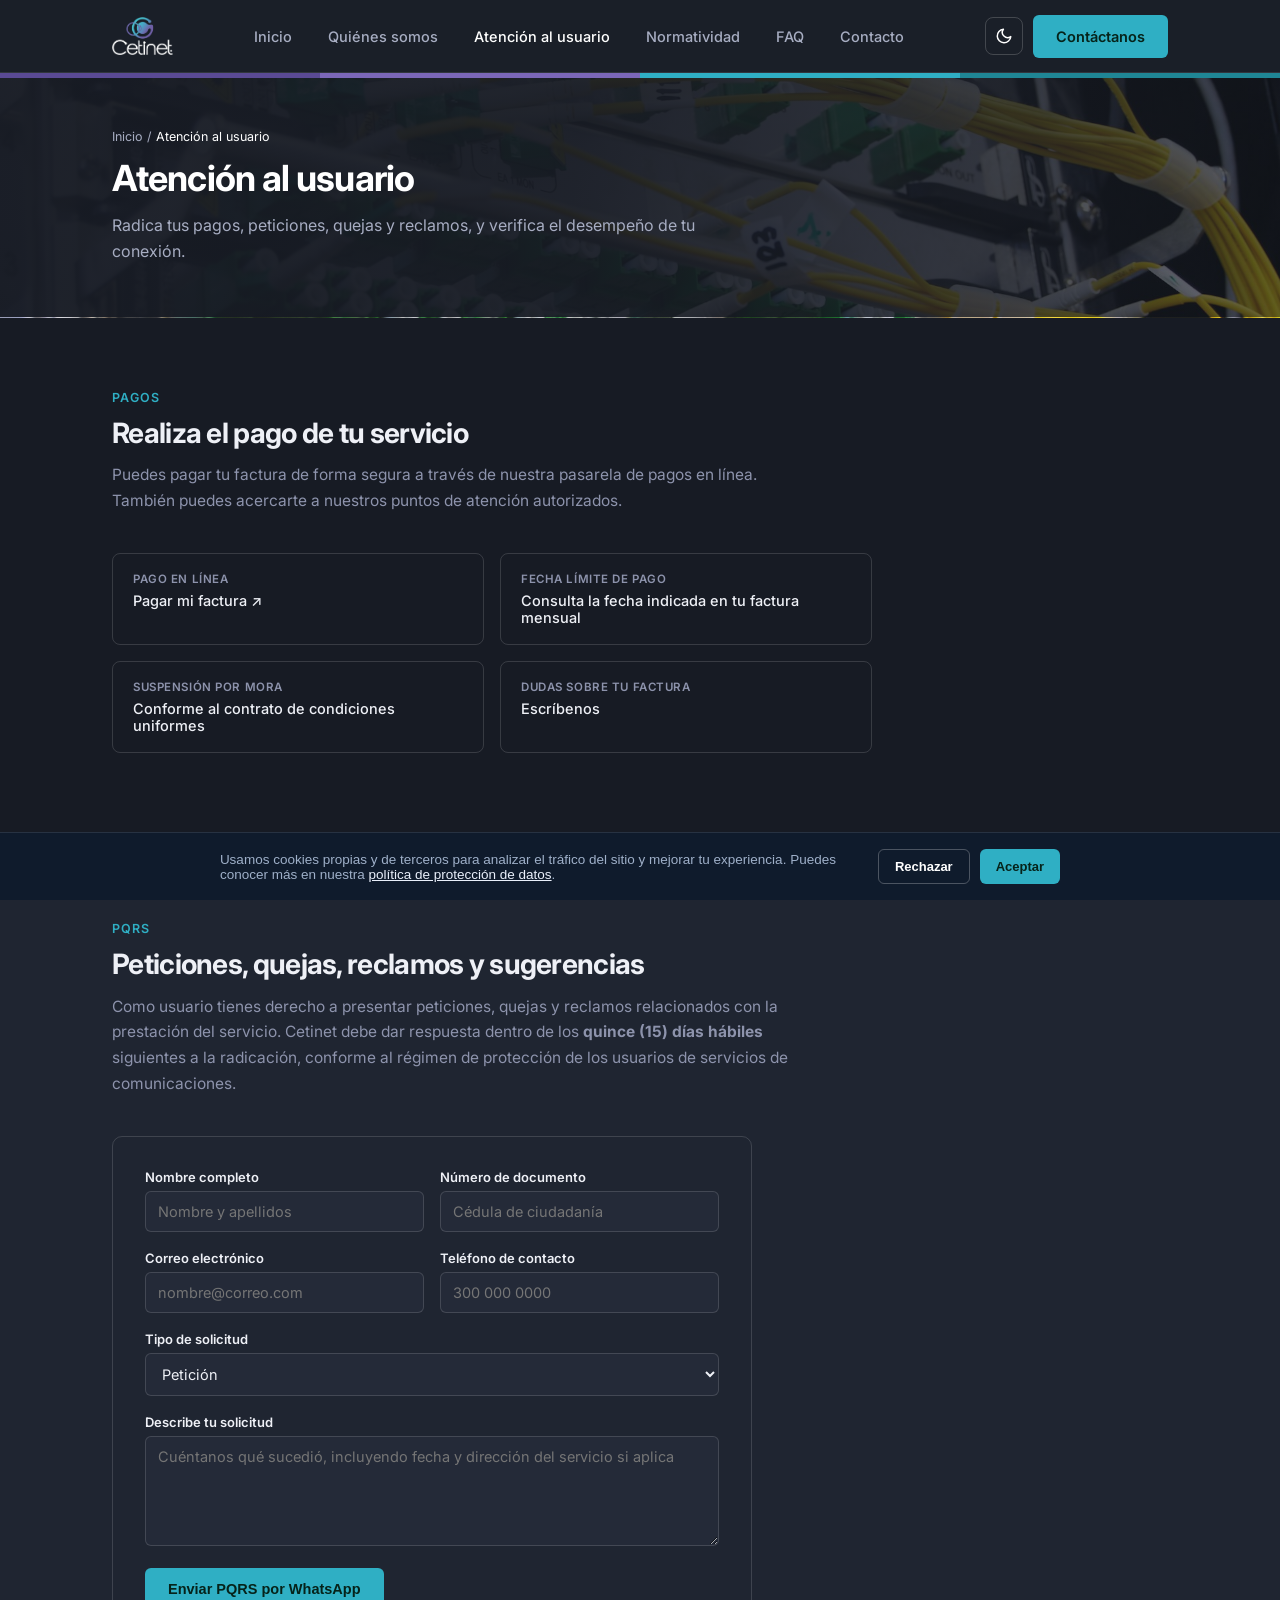
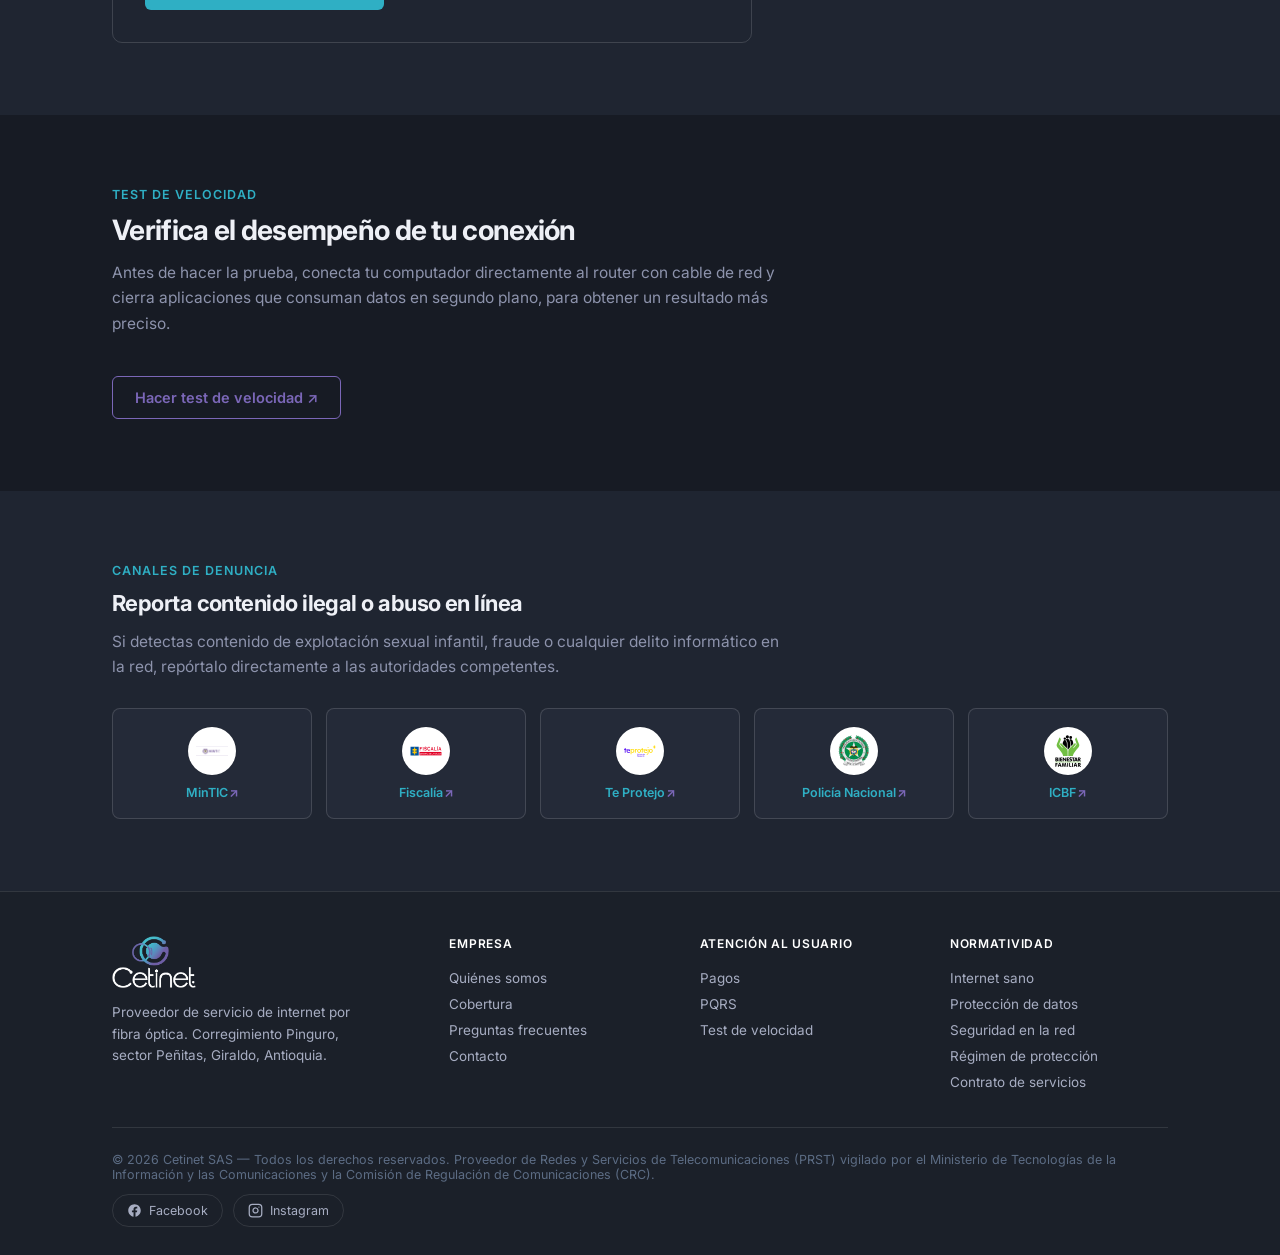
==== commit 2bec901c: "Add background photos to interior page headers and "Nuestra historia" Every interior page-hero band " ====
--- a/atencion/index.html
+++ b/atencion/index.html
@@ -66,9 +66,9 @@
       <div class="nav-item current">
         <a href="../atencion/">Atención al usuario</a>
         <div class="dropdown">
-          <a href="../atencion/#pagos">Pagos</a>
+          <a href="https://checkout.wompi.co/method" target="_blank" rel="noopener">Pagos</a>
           <a href="../atencion/#pqrs">Formulario PQRS</a>
-          <a href="../atencion/#velocidad">Test de velocidad</a>
+          <a href="https://www.speedtest.net/es" target="_blank" rel="noopener">Test de velocidad</a>
           <a href="../cobertura/">Mapa de cobertura</a>
         </div>
       </div>
@@ -95,7 +95,7 @@
   </div>
 </header>
 
-<section class="page-hero" id="contenido">
+<section class="page-hero" id="contenido" style="background-image:url('../assets/img/hero/slide-4.jpg')">
   <div class="fiber-strip"><span style="background:#5A4A94"></span><span style="background:#7B67B8"></span><span style="background:#2FAFC4"></span><span style="background:#1F8695"></span></div>
   <div class="wrap">
     <div class="breadcrumb"><a href="../">Inicio</a> / <span style="color:#fff;">Atención al usuario</span></div>
@@ -115,7 +115,7 @@
     <div class="info-grid">
       <div class="info-cell">
         <div class="label">Pago en línea</div>
-        <div class="val"><a class="inline-link" href="https://wa.me/573183908297?text=Hola%2C%20quiero%20pagar%20mi%20factura%20de%20Cetinet" target="_blank" rel="noopener">Pagar mi factura ↗</a></div>
+        <div class="val"><a class="inline-link" href="https://checkout.wompi.co/method" target="_blank" rel="noopener">Pagar mi factura ↗</a></div>
       </div>
       <div class="info-cell">
         <div class="label">Fecha límite de pago</div>
@@ -190,7 +190,7 @@
       <h2>Verifica el desempeño de tu conexión</h2>
       <p>Antes de hacer la prueba, conecta tu computador directamente al router con cable de red y cierra aplicaciones que consuman datos en segundo plano, para obtener un resultado más preciso.</p>
     </div>
-    <a href="https://fast.com" target="_blank" rel="noopener" class="btn btn-outline-blue">Hacer test de velocidad ↗</a>
+    <a href="https://www.speedtest.net/es" target="_blank" rel="noopener" class="btn btn-outline-blue">Hacer test de velocidad ↗</a>
   </div>
 </section>
 <section class="official-strip page-section">
@@ -226,9 +226,9 @@
       </div>
       <div class="footer-col">
         <h4>Atención al usuario</h4>
-        <a href="../atencion/#pagos">Pagos</a>
+        <a href="https://checkout.wompi.co/method" target="_blank" rel="noopener">Pagos</a>
         <a href="../atencion/#pqrs">PQRS</a>
-        <a href="../atencion/#velocidad">Test de velocidad</a>
+        <a href="https://www.speedtest.net/es" target="_blank" rel="noopener">Test de velocidad</a>
       </div>
       <div class="footer-col">
         <h4>Normatividad</h4>
--- a/assets/css/style.css
+++ b/assets/css/style.css
@@ -124,9 +124,16 @@
 
 /* ---------- PAGE HERO (interior pages) ---------- */
 .page-hero{
-  background:var(--ink); color:#fff; padding:56px 0 52px; border-bottom:1px solid var(--ink-line);
+  background-color:var(--ink); color:#fff; padding:56px 0 52px; border-bottom:1px solid var(--ink-line);
   position:relative; overflow:hidden;
-}
+  background-size:cover; background-position:center;
+}
+.page-hero::before{
+  content:""; position:absolute; inset:0;
+  background:linear-gradient(100deg, rgba(23,27,36,0.97) 0%, rgba(23,27,36,0.94) 45%, rgba(23,27,36,0.8) 80%, rgba(23,27,36,0.6) 100%);
+}
+.page-hero > .fiber-strip{z-index:2;}
+.page-hero > .wrap{position:relative; z-index:1;}
 .fiber-strip{ position:absolute; top:0; left:0; right:0; height:5px; display:flex; }
 .fiber-strip span{flex:1; height:100%;}
 .breadcrumb{font-size:12.5px; color:var(--text-on-dark-soft); margin-bottom:14px;}
@@ -286,7 +293,21 @@
 .contact-box .contact-method-icon{background:rgba(255,255,255,0.08); color:var(--orange);}
 
 /* home hero */
-.hero{background:radial-gradient(circle at 82% 12%, rgba(123,103,184,0.35), transparent 45%), var(--ink); color:#fff; padding:88px 0 96px; position:relative; overflow:hidden;}
+.hero{background:var(--ink); color:#fff; padding:88px 0 96px; position:relative; overflow:hidden;}
+.hero-bg{position:absolute; inset:0; z-index:0;}
+.hero-bg-slide{
+  position:absolute; inset:0; background-size:cover; background-position:center;
+  opacity:0; transition:opacity 1.8s ease-in-out;
+}
+.hero-bg-slide.is-active{opacity:1;}
+.hero-bg-overlay{
+  position:absolute; inset:0;
+  background:
+    linear-gradient(100deg, rgba(23,27,36,0.95) 0%, rgba(23,27,36,0.86) 38%, rgba(23,27,36,0.58) 68%, rgba(23,27,36,0.34) 100%),
+    radial-gradient(circle at 82% 12%, rgba(123,103,184,0.35), transparent 45%);
+}
+.hero > .fiber-strip{z-index:2;}
+.hero > .wrap{position:relative; z-index:1;}
 .hero-single{max-width:720px;}
 .eyebrow{display:inline-flex; align-items:center; gap:8px; font-size:12.5px; letter-spacing:0.08em; text-transform:uppercase; color:var(--text-on-dark-soft); font-weight:600; margin-bottom:22px;}
 .eyebrow::before{content:""; width:16px; height:1px; background:var(--orange);}
